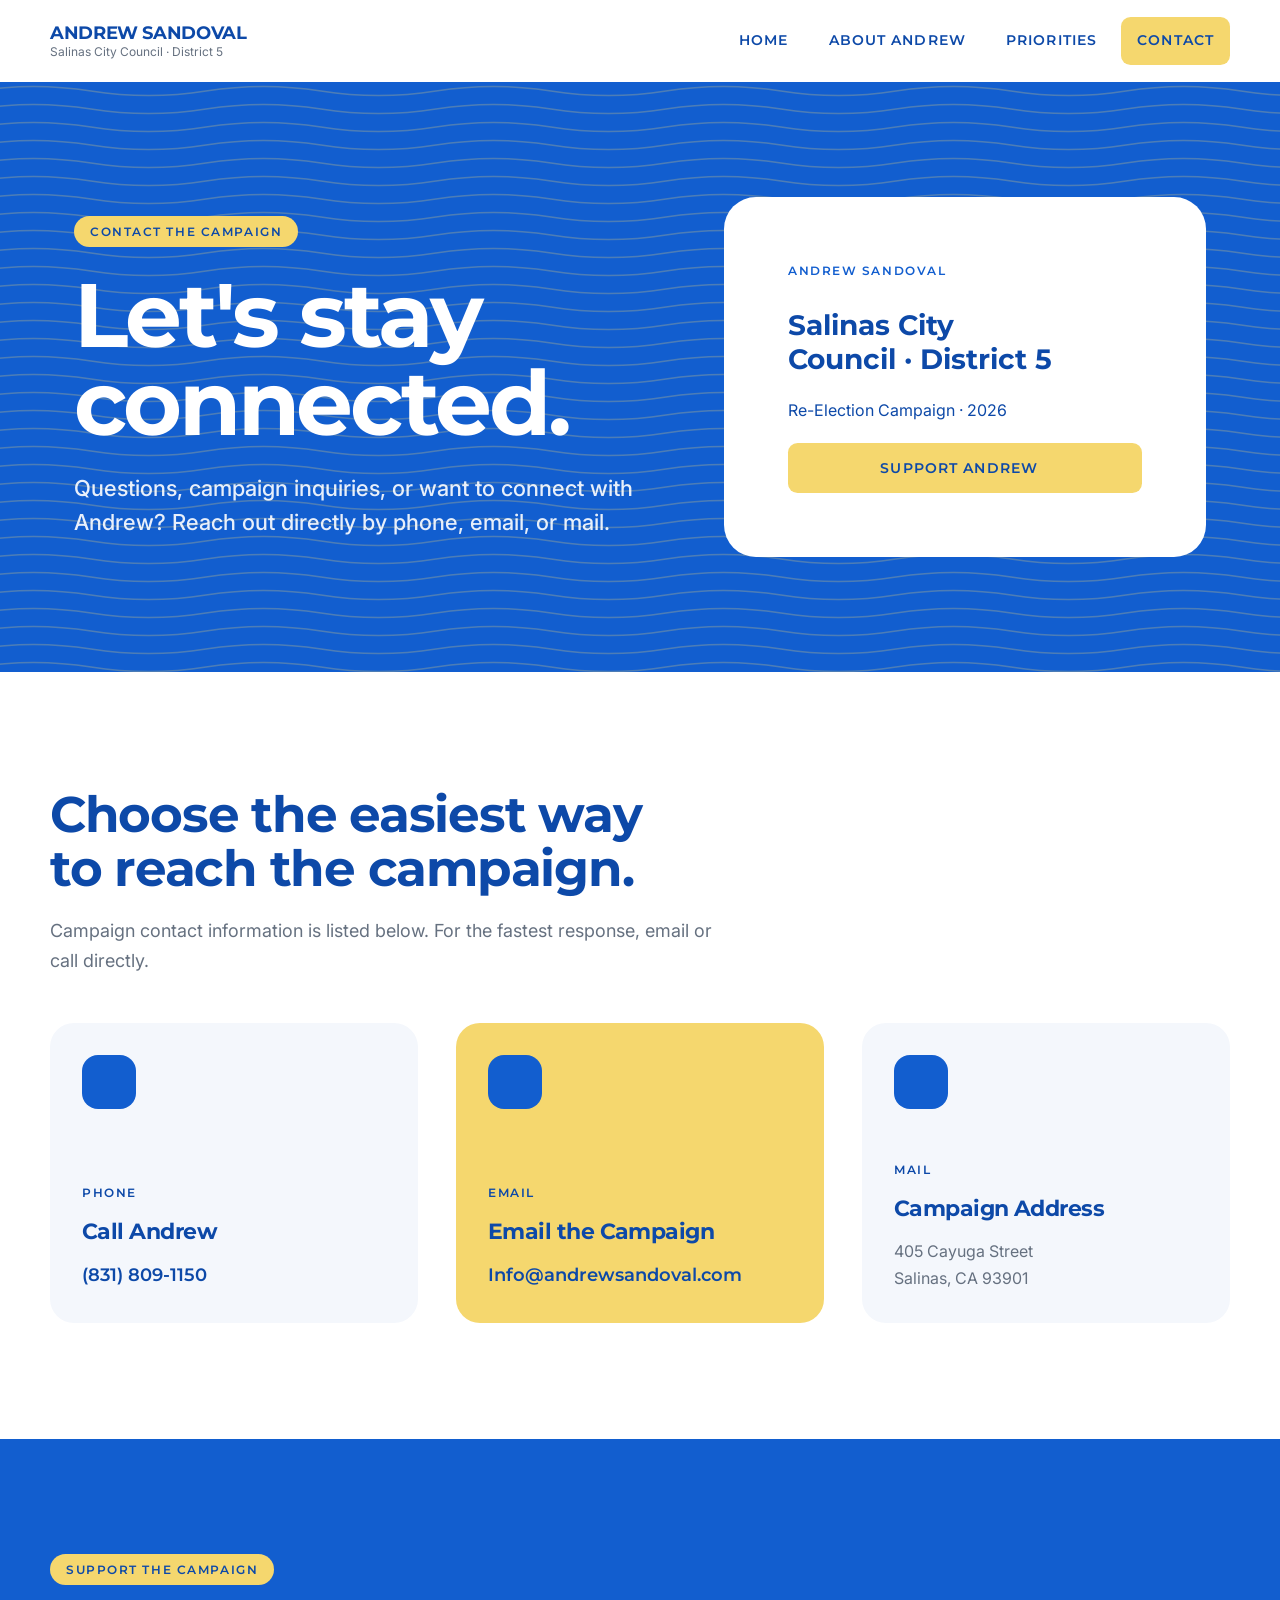
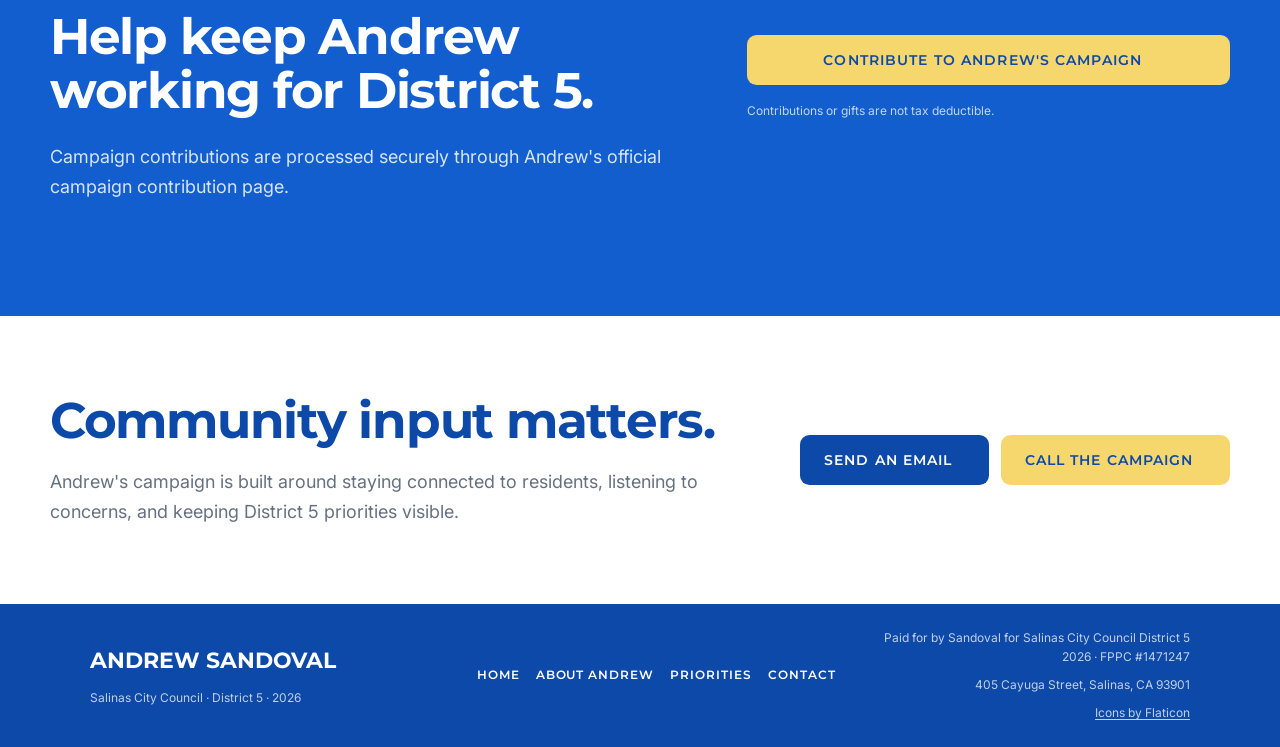
==== contact.html @ 40cf456a "Initial" ====
<!DOCTYPE html>
<html lang="en">

<head>
  <meta charset="UTF-8">
  <meta name="viewport" content="width=device-width, initial-scale=1.0">
  <meta name="description"
    content="Contact Andrew Sandoval's campaign for Salinas City Council District 5 by phone, email, or mail.">
  <meta name="theme-color" content="#125ecf">
  <title>Contact | Andrew Sandoval for Salinas City Council District 5</title>

  <link rel="preconnect" href="https://fonts.googleapis.com">
  <link rel="preconnect" href="https://fonts.gstatic.com" crossorigin>
  <link
    href="https://fonts.googleapis.com/css2?family=Inter:wght@400;500;600&family=Montserrat:wght@500;600;700&display=swap"
    rel="stylesheet">
  <link rel="stylesheet"
    href="https://cdn-uicons.flaticon.com/4.0.0/uicons-regular-rounded/css/uicons-regular-rounded.css">
  <link rel="stylesheet" href="assets/css/style.css">
  <script src="assets/js/script.js" defer></script>
</head>

<body>
  <a class="skip-link" href="#main-content">Skip to main content</a>

  <header class="site-header" data-header>
    <div class="navbar-container">
      <a class="brand" href="index.html" aria-label="Andrew Sandoval campaign home">
        <span class="brand-copy">
          <strong>Andrew Sandoval</strong>
          <small>Salinas City Council · District 5</small>
        </span>
      </a>

      <nav class="desktop-nav" aria-label="Primary navigation">
        <a class="nav-link" href="index.html">Home</a>
        <a class="nav-link" href="about.html">About Andrew</a>
        <a class="nav-link" href="priorities.html">Priorities</a>
        <a class="nav-link nav-link-cta" href="contact.html"
          style="background: var(--color-accent); color: var(--color-brand-dark);">Contact</a>
      </nav>

      <button class="mobile-toggle" type="button" aria-label="Open navigation" aria-expanded="false"
        aria-controls="mobileMenu" data-menu-toggle>
        <span class="mobile-toggle-bar"></span>
        <span class="mobile-toggle-bar"></span>
        <span class="mobile-toggle-bar"></span>
      </button>
    </div>

    <nav class="mobile-menu" id="mobileMenu" aria-label="Mobile navigation" data-mobile-menu hidden>
      <div class="mobile-menu-container">
        <a class="mobile-link" href="index.html">Home</a>
        <a class="mobile-link" href="about.html">About Andrew</a>
        <a class="mobile-link" href="priorities.html">Priorities</a>
        <a class="mobile-link mobile-link-cta is-active" href="contact.html" aria-current="page">Contact</a>
      </div>
    </nav>
  </header>

  <main id="main-content">
    <section class="contact-hero-section" aria-labelledby="contactHeroTitle">
      <div class="section-waves section-waves-hero" aria-hidden="true"></div>
      <div class="contact-hero-container">
        <div class="contact-hero-copy" data-reveal="up">
          <p class="eyebrow eyebrow-on-blue">Contact the Campaign</p>
          <h1 class="contact-hero-title" id="contactHeroTitle">Let's stay connected.</h1>
          <p class="contact-hero-text">Questions, campaign inquiries, or want to connect with Andrew? Reach out directly
            by phone, email, or mail.</p>
        </div>

        <div class="contact-hero-panel" data-reveal="left" data-reveal-delay="120">
          <p class="contact-panel-kicker">Andrew Sandoval</p>
          <h2>Salinas City Council · District 5</h2>
          <p>Re-Election Campaign · 2026</p>
          <a class="button button-primary" href="https://secure.anedot.com/andrew/2026" target="_blank"
            rel="noopener noreferrer">
            <span>Support Andrew</span>
            <i class="fi fi-rr-heart" aria-hidden="true"></i>
          </a>
        </div>
      </div>
    </section>

    <section class="contact-options-section" aria-labelledby="contactOptionsTitle">
      <div class="contact-options-container">
        <div class="section-heading" data-reveal="up">
          <p class="eyebrow" style="display: none;"></p>
          <h2 class="section-title" id="contactOptionsTitle">Choose the easiest way to reach the campaign.</h2>
          <p class="section-text">Campaign contact information is listed below. For the fastest response, email or call
            directly.</p>
        </div>

        <div class="contact-options-grid">
          <article class="contact-option-card" data-reveal="up" data-reveal-delay="40">
            <span class="icon-box icon-box-blue" aria-hidden="true"><i class="fi fi-rr-phone-call"></i></span>
            <p class="contact-option-kicker">Phone</p>
            <h3>Call Andrew</h3>
            <a class="contact-option-link" href="tel:+18318091150">(831) 809-1150</a>
          </article>

          <article class="contact-option-card contact-option-card-accent" data-reveal="up" data-reveal-delay="100">
            <span class="icon-box icon-box-blue" aria-hidden="true"><i class="fi fi-rr-envelope"></i></span>
            <p class="contact-option-kicker">Email</p>
            <h3>Email the Campaign</h3>
            <a class="contact-option-link" href="mailto:Info@andrewsandoval.com">Info@andrewsandoval.com</a>
          </article>

          <article class="contact-option-card" data-reveal="up" data-reveal-delay="160">
            <span class="icon-box icon-box-blue" aria-hidden="true"><i class="fi fi-rr-marker"></i></span>
            <p class="contact-option-kicker">Mail</p>
            <h3>Campaign Address</h3>
            <p class="contact-option-address">405 Cayuga Street<br>Salinas, CA 93901</p>
          </article>
        </div>
      </div>
    </section>

    <section class="support-section" aria-labelledby="supportTitle">
      <div class="support-container">
        <div class="support-copy" data-reveal="up">
          <p class="eyebrow eyebrow-on-blue">Support the Campaign</p>
          <h2 class="section-title section-title-light" id="supportTitle">Help keep Andrew working for District 5.</h2>
          <p class="section-text section-text-light">Campaign contributions are processed securely through Andrew's
            official campaign contribution page.</p>
        </div>
        <div class="support-action" data-reveal="left" data-reveal-delay="100">
          <a class="button button-primary support-button" href="https://secure.anedot.com/andrew/2026" target="_blank"
            rel="noopener noreferrer">
            <span>Contribute to Andrew's Campaign</span>
            <i class="fi fi-rr-angle-double-right" aria-hidden="true"></i>
          </a>
          <p>Contributions or gifts are not tax deductible.</p>
        </div>
      </div>
    </section>

    <section class="contact-note-section" aria-labelledby="contactNoteTitle">
      <div class="contact-note-container">
        <div class="contact-note-copy" data-reveal="up">
          <p class="eyebrow" style="display: none;"></p>
          <h2 class="section-title" id="contactNoteTitle">Community input matters.</h2>
          <p class="section-text">Andrew's campaign is built around staying connected to residents, listening to
            concerns, and keeping District 5 priorities visible.</p>
        </div>
        <div class="contact-note-action" data-reveal="left" data-reveal-delay="100">
          <a class="button button-dark" href="mailto:Info@andrewsandoval.com">
            <span>Send an Email</span>
            <i class="fi fi-rr-envelope" aria-hidden="true"></i>
          </a>
          <a class="button button-primary" href="tel:+18318091150">
            <span>Call the Campaign</span>
            <i class="fi fi-rr-phone-call" aria-hidden="true"></i>
          </a>
        </div>
      </div>
    </section>
  </main>

  <footer class="site-footer">
    <div class="footer-container">
      <div class="footer-brand">
        <strong>Andrew Sandoval</strong>
        <span>Salinas City Council · District 5 · 2026</span>
      </div>

      <nav class="footer-nav" aria-label="Footer navigation">
        <a href="index.html">Home</a>
        <a href="about.html">About Andrew</a>
        <a href="priorities.html">Priorities</a>
        <a href="contact.html">Contact</a>
      </nav>

      <div class="footer-legal">
        <p>Paid for by Sandoval for Salinas City Council District 5 2026 · FPPC #1471247</p>
        <p>405 Cayuga Street, Salinas, CA 93901</p>
        <p><a href="https://www.flaticon.com/uicons" target="_blank" rel="noopener noreferrer">Icons by Flaticon</a></p>
      </div>
    </div>
  </footer>
</body>

</html>
---- assets/css/style.css ----
/* ==========================================================
   ANDREW SANDOVAL — DESIGN TOKENS
   ========================================================== */
:root {
  /* Campaign colors */
  --color-blue-950: #083374;
  --color-blue-900: #0d49a8;
  --color-blue-700: #125ecf;
  --color-blue-500: #5a8de0;
  --color-blue-100: #dce8fa;
  --color-blue-050: #f4f7fc;
  --color-yellow-500: #f5d76e;
  --color-yellow-400: #f8e39b;
  --color-gray-700: #566170;
  --color-gray-500: #7b8795;
  --color-gray-200: #d9dee5;
  --color-gray-050: #f4f5f7;
  --color-white: #ffffff;
  --color-ink: #182131;
  --color-muted: #667180;

  /* Semantic colors */
  --color-brand: var(--color-blue-700);
  --color-brand-dark: var(--color-blue-900);
  --color-brand-deep: var(--color-blue-950);
  --color-accent: var(--color-yellow-500);
  --color-accent-gray: var(--color-gray-500);
  --color-surface: var(--color-white);
  --color-surface-soft: var(--color-white);
  --color-surface-blue: var(--color-gray-050);
  --color-text: var(--color-ink);
  --color-text-muted: var(--color-muted);
  --color-text-inverse: var(--color-white);

  /* Typography */
  --font-display: "Montserrat", Arial, sans-serif;
  --font-body: "Inter", Arial, sans-serif;

  --font-size-xs: 0.75rem;
  --font-size-sm: 0.875rem;
  --font-size-base: 1rem;
  --font-size-md: 1.125rem;
  --font-size-lg: 1.375rem;
  --font-size-xl: 1.75rem;
  --font-size-2xl: clamp(2rem, 4vw, 3.15rem);
  --font-size-3xl: clamp(2.75rem, 6vw, 5.25rem);
  --font-size-display: clamp(3.3rem, 7vw, 6.7rem);
  --font-size-page-title: clamp(3.1rem, 7vw, 6.25rem);

  --font-weight-regular: 400;
  --font-weight-medium: 500;
  --font-weight-semibold: 600;
  --font-weight-bold: 600;
  --font-weight-black: 700;

  --line-height-tight: 0.98;
  --line-height-heading: 1.08;
  --line-height-body: 1.65;

  --letter-spacing-tight: -0.035em;
  --letter-spacing-heading: -0.025em;
  --letter-spacing-normal: 0;
  --letter-spacing-wide: 0.08em;
  --letter-spacing-wider: 0.13em;

  /* Spacing scale */
  --space-1: 0.25rem;
  --space-2: 0.5rem;
  --space-3: 0.75rem;
  --space-4: 1rem;
  --space-5: 1.25rem;
  --space-6: 1.5rem;
  --space-8: 2rem;
  --space-10: 2.5rem;
  --space-12: 3rem;
  --space-14: 3.5rem;
  --space-16: 4rem;
  --space-20: 5rem;
  --space-24: 6rem;
  --space-28: 7rem;
  --space-32: 8rem;

  /* Layout */
  --container-max: 1180px;
  --container-wide: 1280px;
  --container-copy: 760px;
  --container-inline: clamp(1.25rem, 4vw, 3rem);
  --section-space: clamp(4.5rem, 9vw, 7.5rem);
  --section-space-compact: clamp(3.25rem, 6vw, 5rem);
  --grid-gap: clamp(1.25rem, 3vw, 2.5rem);
  --content-gap: clamp(2.5rem, 6vw, 5rem);

  /* Shape */
  --radius-sm: 0.6rem;
  --radius-md: 1rem;
  --radius-lg: 1.5rem;
  --radius-xl: 2rem;
  --radius-pill: 999px;

  /* Motion */
  --duration-fast: 160ms;
  --duration-base: 320ms;
  --duration-slow: 700ms;
  --ease-standard: cubic-bezier(0.2, 0.7, 0.2, 1);

  /* Header */
  --header-height: 82px;
}

/* ==========================================================
   RESET / BASE
   ========================================================== */
* {
  box-sizing: border-box;
}

html {
  scroll-behavior: smooth;
  scroll-padding-top: calc(var(--header-height) + var(--space-4));
}

body {
  margin: 0;
  min-width: 320px;
  background: var(--color-surface);
  color: var(--color-text);
  font-family: var(--font-body);
  font-size: var(--font-size-base);
  line-height: var(--line-height-body);
  -webkit-font-smoothing: antialiased;
}

body.menu-open {
  overflow: hidden;
}

img {
  display: block;
  width: 100%;
  max-width: 100%;
}

img[src=""] {
  visibility: hidden;
}

h1,
h2,
h3,
p,
blockquote,
figure {
  margin: 0;
}

h1,
h2,
h3,
strong {
  text-wrap: balance;
}

p {
  text-wrap: pretty;
}

a {
  color: inherit;
}

button,
a {
  -webkit-tap-highlight-color: transparent;
}

button {
  font: inherit;
}

a:focus-visible,
button:focus-visible {
  outline: 3px solid var(--color-accent);
  outline-offset: 4px;
}

.fi {
  display: inline-flex;
  align-items: center;
  justify-content: center;
  line-height: 1;
}

.skip-link {
  position: fixed;
  top: var(--space-4);
  left: var(--space-4);
  z-index: 1000;
  transform: translateY(-200%);
  background: var(--color-accent);
  color: var(--color-brand-dark);
  padding: var(--space-3) var(--space-5);
  border-radius: var(--radius-sm);
  font-weight: var(--font-weight-bold);
  text-decoration: none;
  transition: transform var(--duration-fast) var(--ease-standard);
}

.skip-link:focus {
  transform: translateY(0);
}

/* ==========================================================
   SHARED LAYOUT / TYPE
   ========================================================== */
.hero-container,
.advocate-container,
.priorities-container,
.investment-container,
.responsibility-container,
.experience-container,
.accountability-container,
.about-hero-container,
.roots-container,
.service-container,
.family-container,
.values-container,
.priorities-hero-container,
.priority-overview-container,
.fiscal-container,
.neighborhood-container,
.accountability-page-container,
.contact-hero-container,
.contact-options-container,
.support-container,
.contact-note-container,
.cta-container,
.navbar-container,
.mobile-menu-container,
.footer-container {
  width: min(100% - (var(--container-inline) * 2), var(--container-max));
  margin-inline: auto;
}

.hero-section,
.advocate-section,
.priorities-section,
.investment-section,
.responsibility-section,
.experience-section,
.accountability-section,
.about-hero-section,
.roots-section,
.service-section,
.family-section,
.values-section,
.priorities-hero-section,
.priority-overview-section,
.fiscal-section,
.neighborhood-section,
.accountability-page-section,
.contact-hero-section,
.contact-options-section,
.support-section,
.contact-note-section,
.cta-section {
  position: relative;
}

.eyebrow {
  display: inline-flex;
  align-items: center;
  width: fit-content;
  padding: var(--space-2) var(--space-4);
  border-radius: var(--radius-pill);
  background: var(--color-surface-blue);
  color: var(--color-brand-dark);
  font-family: var(--font-display);
  font-size: var(--font-size-xs);
  font-weight: var(--font-weight-bold);
  letter-spacing: var(--letter-spacing-wider);
  line-height: 1.25;
  text-transform: uppercase;
}

.eyebrow-on-blue {
  background: var(--color-accent);
  color: var(--color-brand-dark);
}

.eyebrow-on-yellow {
  background: var(--color-brand-dark);
  color: var(--color-text-inverse);
}

.section-heading {
  display: grid;
  gap: var(--space-5);
  max-width: var(--container-copy);
}

.section-heading-centered {
  justify-items: center;
  margin-inline: auto;
  text-align: center;
}

.section-title {
  font-family: var(--font-display);
  font-size: var(--font-size-2xl);
  font-weight: var(--font-weight-black);
  letter-spacing: var(--letter-spacing-heading);
  line-height: var(--line-height-heading);
  color: var(--color-brand-dark);
}

.section-title-light {
  color: var(--color-text-inverse);
}

.section-text {
  color: var(--color-text-muted);
  font-size: var(--font-size-md);
  line-height: var(--line-height-body);
}

.section-text-light {
  color: var(--color-text-inverse);
  opacity: 0.84;
}

.button {
  display: inline-flex;
  align-items: center;
  justify-content: center;
  gap: var(--space-3);
  min-height: 50px;
  padding: var(--space-3) var(--space-6);
  border-radius: var(--radius-sm);
  font-family: var(--font-display);
  font-size: var(--font-size-sm);
  font-weight: var(--font-weight-bold);
  letter-spacing: var(--letter-spacing-wide);
  line-height: 1.2;
  text-decoration: none;
  text-transform: uppercase;
  transition: transform var(--duration-fast) var(--ease-standard), background-color var(--duration-fast) var(--ease-standard), color var(--duration-fast) var(--ease-standard);
}

.button:hover {
  transform: translateY(-3px);
}

.button-primary {
  background: var(--color-accent);
  color: var(--color-brand-dark);
}

.button-primary:hover {
  background: var(--color-white);
}

.button-secondary {
  background: var(--color-white);
  color: var(--color-brand-dark);
}

.button-secondary:hover {
  background: var(--color-blue-100);
}

.button-dark {
  background: var(--color-brand-dark);
  color: var(--color-white);
}

.button-dark:hover {
  background: var(--color-blue-700);
}

.button-blue {
  background: var(--color-white);
  color: var(--color-brand-dark);
}

.button-blue:hover {
  background: var(--color-blue-050);
}

.text-link {
  display: inline-flex;
  align-items: center;
  gap: var(--space-3);
  width: fit-content;
  color: var(--color-brand-dark);
  font-family: var(--font-display);
  font-weight: var(--font-weight-bold);
  letter-spacing: var(--letter-spacing-wide);
  text-decoration: none;
  text-transform: uppercase;
}

.text-link:hover {
  color: var(--color-brand);
}

.icon-box {
  display: grid;
  place-items: center;
  width: 54px;
  height: 54px;
  flex: 0 0 auto;
  border-radius: var(--radius-md);
  background: var(--color-brand-dark);
  color: var(--color-white);
  font-size: 1.35rem;
}

.icon-box-blue {
  background: var(--color-brand);
  color: var(--color-white);
}

.icon-box-yellow {
  background: var(--color-accent);
  color: var(--color-brand-dark);
}

/* ==========================================================
   HEADER / NAVIGATION
   ========================================================== */
.site-header {
  position: sticky;
  top: 0;
  z-index: 100;
  min-height: var(--header-height);
  background: var(--color-white);
  transition: background-color var(--duration-base) var(--ease-standard);
}

.site-header.is-scrolled {
  background: var(--color-white);
}

.navbar-container {
  min-height: var(--header-height);
  display: flex;
  align-items: center;
  justify-content: space-between;
  gap: var(--space-8);
}

.brand {
  display: inline-flex;
  align-items: center;
  gap: var(--space-3);
  min-width: 0;
  color: var(--color-brand-dark);
  text-decoration: none;
}

.brand-mark {
  display: grid;
  place-items: center;
  width: 46px;
  aspect-ratio: 1;
  flex: 0 0 auto;
  border-radius: var(--radius-sm);
  background: var(--color-brand);
  color: var(--color-white);
  font-family: var(--font-display);
  font-size: var(--font-size-md);
  font-weight: var(--font-weight-black);
  letter-spacing: -0.04em;
}

.brand-copy {
  display: grid;
  gap: 0.05rem;
  line-height: 1.15;
}

.brand-copy strong {
  font-family: var(--font-display);
  font-size: var(--font-size-md);
  font-weight: var(--font-weight-black);
  letter-spacing: -0.02em;
  text-transform: uppercase;
}

.brand-copy small {
  color: var(--color-text-muted);
  font-size: var(--font-size-xs);
}

.desktop-nav {
  display: flex;
  align-items: center;
  gap: var(--space-2);
}

.nav-link,
.mobile-link,
.footer-nav a {
  font-family: var(--font-display);
  font-weight: var(--font-weight-bold);
  text-decoration: none;
}

.nav-link {
  padding: var(--space-3) var(--space-4);
  border-radius: var(--radius-sm);
  color: var(--color-brand-dark);
  font-size: var(--font-size-sm);
  letter-spacing: var(--letter-spacing-wide);
  text-transform: uppercase;
  transition: background-color var(--duration-fast) var(--ease-standard), color var(--duration-fast) var(--ease-standard);
}

.nav-link:hover,
.nav-link.is-active {
  background: var(--color-blue-050);
}

.nav-link-cta {
  background: var(--color-accent);
}

.nav-link-cta:hover {
  background: var(--color-brand-dark);
  color: var(--color-white);
}

.mobile-toggle {
  display: none;
  width: 46px;
  height: 46px;
  padding: var(--space-3);
  border: 0;
  border-radius: var(--radius-sm);
  background: var(--color-brand-dark);
  cursor: pointer;
}

.mobile-toggle-bar {
  display: block;
  width: 100%;
  height: 2px;
  background: var(--color-white);
  transition: transform var(--duration-fast) var(--ease-standard), opacity var(--duration-fast) var(--ease-standard);
}

.mobile-toggle-bar + .mobile-toggle-bar {
  margin-top: 5px;
}

.mobile-toggle[aria-expanded="true"] .mobile-toggle-bar:nth-child(1) {
  transform: translateY(7px) rotate(45deg);
}

.mobile-toggle[aria-expanded="true"] .mobile-toggle-bar:nth-child(2) {
  opacity: 0;
}

.mobile-toggle[aria-expanded="true"] .mobile-toggle-bar:nth-child(3) {
  transform: translateY(-7px) rotate(-45deg);
}

.mobile-menu {
  background: var(--color-brand-dark);
}

.mobile-menu-container {
  display: grid;
  gap: var(--space-2);
  padding-block: var(--space-4) var(--space-6);
}

.mobile-link {
  padding: var(--space-4);
  border-radius: var(--radius-sm);
  color: var(--color-white);
  letter-spacing: var(--letter-spacing-wide);
  text-transform: uppercase;
}

.mobile-link:hover,
.mobile-link.is-active {
  background: var(--color-blue-700);
}

.mobile-link-cta {
  background: var(--color-accent);
  color: var(--color-brand-dark);
}

/* ==========================================================
   DECORATIVE WAVE SYSTEM
   One thin wave tile repeats on both axes. The tile keeps a
   fixed 460px wavelength and 18px row spacing at every viewport
   size, so the pattern fills the entire section without stretching.
   A tiny horizontal drift adds motion without deforming the waves.
   ========================================================== */
.section-waves {
  --wave-start-x: -24px;
  --wave-end-x: -10px;

  position: absolute;
  inset: 0;
  z-index: 0;
  pointer-events: none;
  background-repeat: repeat;
  background-size: 460px 18px;
  background-position: var(--wave-start-x) 0;
  animation: wave-pattern-drift 10s ease-in-out infinite alternate;
}

.section-waves-hero {
  opacity: 0.26;
  background-image: url("../img/wave-pattern-yellow.svg");
}

.section-waves-cta {
  --wave-start-x: -78px;
  --wave-end-x: -64px;
  opacity: 0.22;
  background-image: url("../img/wave-pattern-blue.svg");
}

@keyframes wave-pattern-drift {
  from {
    background-position: var(--wave-start-x) 0;
  }

  to {
    background-position: var(--wave-end-x) 0;
  }
}

.hero-container,
.about-hero-container,
.priorities-hero-container,
.contact-hero-container,
.cta-container {
  position: relative;
  z-index: 1;
}

/* ==========================================================
   HOME — HERO
   ========================================================== */
.hero-section {
  overflow: hidden;
  background: var(--color-brand);
  color: var(--color-white);
}

.hero-container {
  min-height: min(760px, calc(100svh - var(--header-height)));
  display: grid;
  grid-template-columns: minmax(0, 0.88fr) minmax(390px, 1.12fr);
  gap: var(--content-gap);
  align-items: center;
  padding: var(--section-space-compact) 1.5rem;
}

.hero-copy {
  display: grid;
  gap: var(--space-6);
  align-content: center;
}

.hero-title {
  max-width: 700px;
  font-family: var(--font-display);
  font-size: var(--font-size-3xl);
  font-weight: 700;
  letter-spacing: var(--letter-spacing-tight);
  line-height: var(--line-height-tight);
}

.hero-subtitle {
  max-width: 650px;
  color: var(--color-white);
  font-size: var(--font-size-lg);
  font-weight: var(--font-weight-medium);
  line-height: 1.5;
  opacity: 0.88;
}

.hero-actions {
  display: flex;
  flex-wrap: wrap;
  gap: var(--space-3);
  padding-top: var(--space-2);
}

.hero-media {
  display: grid;
  align-self: stretch;
  align-content: center;
}

.hero-image-wrap {
  min-height: 560px;
  overflow: hidden;
  border-radius: var(--radius-xl);
  background: var(--color-gray-500);
}

.hero-image {
  height: 100%;
  min-height: 560px;
  object-fit: cover;
  object-position: center;
}

/* ==========================================================
   HOME — ADVOCATE / HERO DETAILS
   ========================================================== */
.advocate-section {
  background: var(--color-white);
}

.advocate-container {
  display: grid;
  grid-template-columns: minmax(0, 0.9fr) minmax(0, 1.1fr);
  gap: var(--content-gap);
  align-items: start;
  padding: var(--section-space) 1.5rem;
}

.advocate-message {
  display: grid;
  gap: var(--space-6);
  position: sticky;
  top: calc(var(--header-height) + var(--space-8));
}

.advocate-quote {
  display: grid;
  gap: var(--space-4);
  border-radius: var(--radius-lg);
  color: var(--color-white);
  color: var(--color-text-muted);
    font-size: var(--font-size-md);
    line-height: var(--line-height-body);
}

.advocate-quote p {
  font-family: var(--font-display);
  font-size: var(--font-size-lg);
  line-height: 1.4;
}

.advocate-quote cite,
.experience-quote cite {
  display: block;
  font-family: var(--font-display);
  font-size: var(--font-size-xs);
  font-style: normal;
  font-weight: var(--font-weight-black);
  letter-spacing: var(--letter-spacing-wider);
  text-transform: uppercase;
}


.experience-quote cite {
  margin-top: var(--space-4);
}

.advocate-points {
  display: grid;
  gap: var(--space-4);
}

.advocate-point {
  min-height: 210px;
  display: grid;
  grid-template-columns: auto 1fr;
  column-gap: var(--space-5);
  row-gap: var(--space-2);
  align-content: center;
  padding: clamp(1.5rem, 3vw, 2.5rem);
  border-radius: var(--radius-lg);
  background: var(--color-blue-050);
}

.advocate-point-accent {
  background: var(--color-accent);
}

.advocate-point .icon-box {
  grid-row: 1 / span 3;
  align-self: center;
}

.advocate-point-label {
  color: var(--color-brand);
  font-family: var(--font-display);
  font-size: var(--font-size-xs);
  font-weight: var(--font-weight-bold);
  letter-spacing: var(--letter-spacing-wider);
  text-transform: uppercase;
}

.advocate-point-accent .advocate-point-label {
  color: var(--color-brand-dark);
}

.advocate-point h3 {
  color: var(--color-brand-dark);
  font-family: var(--font-display);
  font-size: var(--font-size-lg);
  font-weight: var(--font-weight-black);
  letter-spacing: var(--letter-spacing-heading);
  line-height: 1.15;
}

.advocate-point p:last-child {
  color: var(--color-text-muted);
}

.advocate-point-accent p:last-child {
  color: var(--color-brand-dark);
  opacity: 0.82;
}

/* ==========================================================
   PRIORITIES
   ========================================================== */
.priorities-section {
  background: var(--color-brand);
  color: var(--color-white);
}

.priorities-container {
  display: grid;
  gap: var(--space-12);
  padding: var(--section-space) 1.5rem;
}

.priorities-grid {
  display: grid;
  grid-template-columns: repeat(3, minmax(0, 1fr));
  gap: var(--grid-gap);
}

.priority-card {
  min-height: 360px;
  display: flex;
  flex-direction: column;
  justify-content: flex-end;
  gap: var(--space-4);
  padding: clamp(1.5rem, 3vw, 2.5rem);
  border-radius: var(--radius-lg);
  background: var(--color-brand-dark);
}

.priority-card-accent {
  background: var(--color-accent);
  color: var(--color-brand-dark);
}

.priority-number {
  margin-bottom: auto;
  font-family: var(--font-display);
  font-size: var(--font-size-3xl);
  font-weight: var(--font-weight-black);
  line-height: 1;
  opacity: 1;
}

.priority-kicker {
  font-size: var(--font-size-xs);
  font-weight: var(--font-weight-bold);
  letter-spacing: var(--letter-spacing-wider);
  text-transform: uppercase;
}

.priority-card h3 {
  font-family: var(--font-display);
  font-size: var(--font-size-xl);
  font-weight: var(--font-weight-black);
  line-height: 1.1;
  text-transform: uppercase;
}

.priority-card p:last-child {
  opacity: 0.84;
}

/* ==========================================================
   INVESTMENT STORY
   ========================================================== */
.investment-section {
  background: var(--color-surface);
}

.investment-container {
  display: grid;
  grid-template-columns: minmax(0, 0.95fr) minmax(0, 1.05fr);
  gap: clamp(3rem, 7vw, 7rem);
  align-items: center;
  padding: var(--section-space) 1.5rem;
}

.investment-media {
  display: grid;
  gap: var(--space-4);
}

.section-image-wrap {
  min-height: 520px;
  overflow: hidden;
  border-radius: var(--radius-lg);
  background: var(--color-gray-500);
}

.section-image {
  min-height: 520px;
  height: 100%;
  object-fit: cover;
}

.investment-statements {
  display: grid;
  grid-template-columns: repeat(3, 1fr);
  gap: var(--space-3);
}

.investment-statements span {
  display: flex;
  justify-content: center;
  align-items: center;
  padding: var(--space-4);
  border-radius: var(--radius-sm);
  background: var(--color-accent);
  color: var(--color-brand-dark);
  font-family: var(--font-display);
  font-size: var(--font-size-sm);
  font-weight: var(--font-weight-black);
  letter-spacing: var(--letter-spacing-wide);
  text-align: center;
  text-transform: uppercase;
}

.investment-copy {
  display: grid;
  gap: var(--space-6);
}

/* ==========================================================
   FISCAL RESPONSIBILITY
   ========================================================== */
.responsibility-section {
  background: var(--color-white);
}

.responsibility-container {
  display: grid;
  gap: var(--space-12);
  padding: var(--section-space) 1.5rem;
}

.responsibility-grid {
  display: grid;
  grid-template-columns: repeat(3, minmax(0, 1fr));
  gap: var(--grid-gap);
}

.responsibility-card {
  min-height: 320px;
  display: flex;
  flex-direction: column;
  justify-content: flex-end;
  gap: var(--space-4);
  padding: clamp(1.5rem, 3vw, 2.5rem);
  border-radius: var(--radius-lg);
}

.responsibility-card-blue {
  background: var(--color-brand-dark);
  color: var(--color-white);
}

.responsibility-card-yellow {
  background: var(--color-accent);
  color: var(--color-brand-dark);
}

.responsibility-card-light {
  background: var(--color-blue-050);
  color: var(--color-brand-dark);
}

.responsibility-label {
  margin-bottom: auto;
  font-size: var(--font-size-xs);
  font-weight: var(--font-weight-bold);
  letter-spacing: var(--letter-spacing-wider);
  text-transform: uppercase;
}

.responsibility-card h3 {
  font-family: var(--font-display);
  font-size: var(--font-size-xl);
  font-weight: var(--font-weight-black);
  line-height: 1.12;
}

.responsibility-card p:last-child {
  opacity: 0.82;
}

/* ==========================================================
   EXPERIENCE / QUOTE
   ========================================================== */
.experience-section {
  background: var(--color-brand-dark);
  color: var(--color-white);
}

.experience-container {
  display: grid;
  grid-template-columns: minmax(0, 1fr) minmax(320px, 0.8fr);
  gap: clamp(3rem, 7vw, 7rem);
  align-items: center;
  padding: var(--section-space) 1.5rem;
}

.experience-copy {
  display: grid;
  gap: var(--space-6);
}

.experience-quote {
  padding: clamp(2rem, 5vw, 4rem);
  border-radius: var(--radius-lg);
  background: var(--color-accent);
  color: var(--color-brand-dark);
}

.experience-quote p {
  font-family: var(--font-display);
  font-size: var(--font-size-xl);
  font-weight: var(--font-weight-black);
  line-height: 1.28;
}

/* ==========================================================
   ACCOUNTABILITY
   ========================================================== */
.accountability-section {
  background: var(--color-white);
}

.accountability-container {
  display: grid;
  grid-template-columns: minmax(0, 1fr) minmax(0, 0.9fr);
  gap: clamp(3rem, 7vw, 7rem);
  align-items: center;
  padding: var(--section-space) 1.5rem;
}

.accountability-copy {
  display: grid;
  gap: var(--space-6);
}

.accountability-callout {
  min-height: 360px;
  display: flex;
  flex-direction: column;
  justify-content: flex-end;
  gap: var(--space-5);
  padding: clamp(2rem, 5vw, 4rem);
  border-radius: var(--radius-lg);
  background: var(--color-brand);
  color: var(--color-white);
}

.callout-kicker {
  margin-bottom: auto;
  color: var(--color-accent);
  font-family: var(--font-display);
  font-size: var(--font-size-sm);
  font-weight: var(--font-weight-black);
  letter-spacing: var(--letter-spacing-wider);
  text-transform: uppercase;
}

.callout-text {
  font-family: var(--font-display);
  font-size: var(--font-size-xl);
  font-weight: var(--font-weight-black);
  line-height: 1.25;
}

/* ==========================================================
   ABOUT — HERO
   ========================================================== */
.about-hero-section {
  overflow: hidden;
  background: var(--color-brand);
  color: var(--color-white);
}

.about-hero-container {
  min-height: 650px;
  display: grid;
  grid-template-columns: minmax(0, 0.9fr) minmax(380px, 1.1fr);
  gap: var(--content-gap);
  align-items: center;
  padding: var(--section-space-compact) 1.5rem;
}

.about-hero-copy {
  display: grid;
  gap: var(--space-6);
}

.about-hero-title {
  font-family: var(--font-display);
  font-size: var(--font-size-page-title);
  font-weight: var(--font-weight-black);
  letter-spacing: var(--letter-spacing-tight);
  line-height: var(--line-height-tight);
}

.about-hero-text {
  max-width: 680px;
  font-size: var(--font-size-lg);
  line-height: 1.55;
  opacity: 0.88;
}

.about-image-wrap {
  min-height: 500px;
  overflow: hidden;
  border-radius: var(--radius-xl);
  background: var(--color-gray-500);
}

.about-image-wrap-large {
  min-height: 550px;
}

.about-image {
  height: 100%;
  min-height: inherit;
  object-fit: cover;
}

/* ==========================================================
   ABOUT — ROOTS
   ========================================================== */
.roots-section {
  background: var(--color-white);
}

.roots-container {
  display: grid;
  gap: var(--space-12);
  padding-block: var(--section-space);
}

.roots-heading {
  display: grid;
  gap: var(--space-5);
  max-width: 900px;
}

.roots-content {
  display: grid;
  grid-template-columns: minmax(0, 1fr) minmax(340px, 0.72fr);
  gap: var(--content-gap);
  align-items: start;
}

.roots-story {
  display: grid;
  gap: var(--space-5);
}

.roots-facts {
  display: grid;
  gap: var(--space-4);
}

.fact-card {
  display: grid;
  gap: var(--space-4);
  padding: var(--space-8);
  border-radius: var(--radius-lg);
  background: var(--color-blue-050);
}

.fact-card:nth-child(2) {
  background: var(--color-accent);
}

.fact-card h3,
.service-card h3,
.value-card h3 {
  font-family: var(--font-display);
  font-size: var(--font-size-lg);
  font-weight: var(--font-weight-black);
  letter-spacing: var(--letter-spacing-heading);
  line-height: 1.2;
  color: var(--color-brand-dark);
}

.fact-card p,
.service-card p:last-child,
.value-card p {
  color: var(--color-text-muted);
}

.fact-card:nth-child(2) p {
  color: var(--color-brand-dark);
  opacity: 0.82;
}

/* ==========================================================
   ABOUT — SERVICE
   ========================================================== */
.service-section {
  background: var(--color-brand);
  color: var(--color-white);
}

.service-container {
  display: grid;
  grid-template-columns: minmax(0, 0.85fr) minmax(0, 1.15fr);
  gap: var(--content-gap);
  align-items: center;
  padding-block: var(--section-space);
}

.service-intro {
  display: grid;
  gap: var(--space-6);
}

.service-grid {
  display: grid;
  gap: var(--space-4);
}

.service-card {
  min-height: 260px;
  display: flex;
  flex-direction: column;
  justify-content: flex-end;
  gap: var(--space-4);
  padding: var(--space-8);
  border-radius: var(--radius-lg);
  background: var(--color-brand-dark);
  color: var(--color-white);
}

.service-card-accent {
  background: var(--color-accent);
  color: var(--color-brand-dark);
}

.service-kicker {
  margin-top: auto;
  font-size: var(--font-size-xs);
  font-weight: var(--font-weight-bold);
  letter-spacing: var(--letter-spacing-wider);
  text-transform: uppercase;
}

.service-card p:last-child {
  color: inherit;
  opacity: 0.82;
}

/* ==========================================================
   ABOUT — FAMILY
   ========================================================== */
.family-section {
  background: var(--color-white);
}

.family-container {
  display: grid;
  grid-template-columns: minmax(0, 0.92fr) minmax(0, 1.08fr);
  gap: var(--content-gap);
  align-items: center;
  padding-block: var(--section-space);
}

.family-copy {
  display: grid;
  gap: var(--space-6);
}

/* ==========================================================
   ABOUT — VALUES
   ========================================================== */
.values-section {
  background: var(--color-white);
}

.values-container {
  display: grid;
  gap: var(--space-12);
  padding-block: var(--section-space);
}

.values-grid {
  display: grid;
  grid-template-columns: repeat(3, minmax(0, 1fr));
  gap: var(--grid-gap);
}

.value-card {
  min-height: 285px;
  display: flex;
  flex-direction: column;
  justify-content: flex-end;
  gap: var(--space-4);
  padding: var(--space-8);
  border-radius: var(--radius-lg);
  background: var(--color-blue-050);
}

.value-card .icon-box {
  margin-bottom: auto;
}

.value-card-accent {
  background: var(--color-accent);
}

.value-card-accent p {
  color: var(--color-brand-dark);
  opacity: 0.82;
}

/* ==========================================================
   PRIORITIES PAGE — HERO
   ========================================================== */
.priorities-hero-section {
  overflow: hidden;
  background: var(--color-brand);
  color: var(--color-white);
}

.priorities-hero-container {
  min-height: 650px;
  display: grid;
  grid-template-columns: minmax(0, 0.9fr) minmax(380px, 1.1fr);
  gap: var(--content-gap);
  align-items: center;
  padding: var(--section-space-compact) 1.5rem;
}

.priorities-hero-copy,
.contact-hero-copy {
  display: grid;
  gap: var(--space-6);
}

.priorities-hero-title {
  font-family: var(--font-display);
  font-size: var(--font-size-2xl);
  font-weight: var(--font-weight-black);
  letter-spacing: var(--letter-spacing-tight);
  line-height: var(--line-height-tight);
}

.contact-hero-title {
  font-family: var(--font-display);
  font-size: var(--font-size-page-title);
  font-weight: var(--font-weight-black);
  letter-spacing: var(--letter-spacing-tight);
  line-height: var(--line-height-tight);
}

.priorities-hero-text,
.contact-hero-text {
  max-width: 680px;
  font-size: var(--font-size-lg);
  font-weight: var(--font-weight-medium);
  line-height: 1.55;
  opacity: 0.9;
}

.priorities-hero-media {
  display: grid;
  align-self: stretch;
  align-content: center;
}

.priorities-hero-image-wrap {
  min-height: 520px;
  overflow: hidden;
  border-radius: var(--radius-xl);
  background: var(--color-gray-500);
}

.priorities-hero-image {
  height: 100%;
  min-height: 520px;
  object-fit: cover;
  object-position: center;
}

/* ==========================================================
   PRIORITIES PAGE — OVERVIEW
   ========================================================== */
.priority-overview-section {
  background: var(--color-white);
}

.priority-overview-container {
  display: grid;
  gap: var(--space-12);
  padding-block: var(--section-space);
}

.priority-overview-grid,
.neighborhood-grid,
.contact-options-grid {
  display: grid;
  grid-template-columns: repeat(3, minmax(0, 1fr));
  gap: var(--grid-gap);
}

.priority-overview-card,
.neighborhood-card,
.contact-option-card {
  min-height: 300px;
  display: flex;
  flex-direction: column;
  gap: var(--space-4);
  padding: var(--space-8);
  border-radius: var(--radius-lg);
  background: var(--color-blue-050);
}

.priority-overview-card .icon-box,
.neighborhood-card .icon-box,
.contact-option-card .icon-box {
  margin-bottom: auto;
}

.priority-overview-card-accent,
.neighborhood-card-accent,
.contact-option-card-accent {
  background: var(--color-accent);
}

.priority-overview-kicker,
.contact-option-kicker {
  color: var(--color-brand-dark);
  font-family: var(--font-display);
  font-size: var(--font-size-xs);
  font-weight: var(--font-weight-bold);
  letter-spacing: var(--letter-spacing-wider);
  text-transform: uppercase;
}

.priority-overview-card h3,
.neighborhood-card h3,
.contact-option-card h3,
.fiscal-card h3 {
  font-family: var(--font-display);
  font-size: var(--font-size-lg);
  font-weight: var(--font-weight-black);
  letter-spacing: var(--letter-spacing-heading);
  line-height: 1.2;
}

.priority-overview-card h3 {
  color: var(--color-brand-dark);
}

.neighborhood-card h3 {
  color: var(--color-brand-dark);
}

.contact-option-card h3 {
  color: var(--color-brand-dark);
}


.priority-overview-card p:last-child,
.neighborhood-card p:last-child,
.contact-option-address {
  color: var(--color-text-muted);
}

.priority-overview-card-accent p:last-child,
.neighborhood-card-accent p:last-child,
.contact-option-card-accent .contact-option-address {
  color: var(--color-brand-dark);
  opacity: 0.82;
}

/* ==========================================================
   PRIORITIES PAGE — FISCAL RESPONSIBILITY
   ========================================================== */
.fiscal-section {
  background: var(--color-brand);
  color: var(--color-white);
}

.fiscal-container {
  display: grid;
  grid-template-columns: minmax(0, 0.82fr) minmax(0, 1.18fr);
  gap: var(--content-gap);
  align-items: center;
  padding-block: var(--section-space);
}

.fiscal-intro {
  display: grid;
  gap: var(--space-6);
}

.fiscal-grid {
  display: grid;
  gap: var(--space-4);
}

.fiscal-card {
  min-height: 230px;
  display: flex;
  flex-direction: column;
  justify-content: flex-end;
  gap: var(--space-4);
  padding: var(--space-8);
  border-radius: var(--radius-lg);
  background: var(--color-brand-dark);
  color: var(--color-white);
}

.fiscal-card .icon-box {
  margin-bottom: auto;
}

.fiscal-card-accent {
  background: var(--color-accent);
  color: var(--color-brand-dark);
}

.fiscal-card p:last-child {
  opacity: 0.82;
}

/* ==========================================================
   PRIORITIES PAGE — NEIGHBORHOODS / ACCOUNTABILITY
   ========================================================== */
.neighborhood-section,
.accountability-page-section {
  background: var(--color-white);
}

.neighborhood-container {
  display: grid;
  gap: var(--space-12);
  padding-block: var(--section-space);
}

.neighborhood-copy {
  display: grid;
  gap: var(--space-6);
  max-width: 860px;
}

.accountability-page-container {
  display: grid;
  grid-template-columns: minmax(0, 1fr) minmax(320px, 0.9fr);
  gap: var(--content-gap);
  align-items: center;
  padding-block: var(--section-space);
}

.accountability-page-copy {
  display: grid;
  gap: var(--space-6);
}

.accountability-page-quote {
  display: grid;
  gap: var(--space-5);
  padding: clamp(2rem, 5vw, 4rem);
  border-radius: var(--radius-xl);
  background: var(--color-accent);
  color: var(--color-brand-dark);
}

.accountability-page-quote p {
  font-family: var(--font-display);
  font-size: var(--font-size-xl);
  font-weight: var(--font-weight-semibold);
  line-height: 1.35;
}

.accountability-page-quote cite {
  font-family: var(--font-display);
  font-size: var(--font-size-xs);
  font-style: normal;
  font-weight: var(--font-weight-bold);
  letter-spacing: var(--letter-spacing-wider);
  text-transform: uppercase;
}

/* ==========================================================
   CONTACT PAGE
   ========================================================== */
.contact-hero-section {
  overflow: hidden;
  background: var(--color-brand);
  color: var(--color-white);
}

.contact-hero-container {
  min-height: 590px;
  display: grid;
  grid-template-columns: minmax(0, 0.95fr) minmax(340px, 0.8fr);
  gap: var(--content-gap);
  align-items: center;
  padding: var(--section-space-compact) 1.5rem;
}

.contact-hero-panel {
  min-height: 360px;
  display: flex;
  flex-direction: column;
  justify-content: flex-end;
  gap: var(--space-5);
  padding: clamp(2rem, 5vw, 4rem);
  border-radius: var(--radius-xl);
  background: var(--color-white);
  color: var(--color-brand-dark);
}

.contact-panel-kicker {
  margin-bottom: auto;
  color: var(--color-brand);
  font-family: var(--font-display);
  font-size: var(--font-size-xs);
  font-weight: var(--font-weight-bold);
  letter-spacing: var(--letter-spacing-wider);
  text-transform: uppercase;
}

.contact-hero-panel h2 {
  font-family: var(--font-display);
  font-size: var(--font-size-xl);
  font-weight: var(--font-weight-black);
  line-height: 1.2;
}

.contact-options-section,
.contact-note-section {
  background: var(--color-white);
}

.contact-options-container {
  display: grid;
  gap: var(--space-12);
  padding-block: var(--section-space);
}

.contact-option-link {
  color: var(--color-brand-dark);
  font-family: var(--font-display);
  font-size: var(--font-size-md);
  font-weight: var(--font-weight-semibold);
  text-decoration: none;
  overflow-wrap: anywhere;
}

.contact-option-link:hover {
  color: var(--color-brand);
}

.support-section {
  background: var(--color-brand);
  color: var(--color-white);
}

.support-container {
  display: grid;
  grid-template-columns: minmax(0, 1fr) minmax(320px, 0.78fr);
  gap: var(--content-gap);
  align-items: center;
  padding-block: var(--section-space);
}

.support-copy {
  display: grid;
  gap: var(--space-6);
}

.support-action {
  display: grid;
  gap: var(--space-4);
  justify-items: start;
}

.support-action p {
  color: var(--color-white);
  font-size: var(--font-size-xs);
  opacity: 0.74;
}

.support-button {
  width: 100%;
}

.contact-note-container {
  display: grid;
  grid-template-columns: minmax(0, 1fr) auto;
  gap: var(--content-gap);
  align-items: center;
  padding-block: var(--section-space-compact);
}

.contact-note-copy {
  display: grid;
  gap: var(--space-5);
}

.contact-note-action {
  display: flex;
  flex-wrap: wrap;
  gap: var(--space-3);
}

/* ==========================================================
   FINAL CTA
   ========================================================== */
.cta-section {
  background: var(--color-accent);
  color: var(--color-brand-dark);
}

.cta-container {
  display: grid;
  justify-items: center;
  gap: var(--space-6);
  padding: var(--section-space-compact) 1.5rem;
  text-align: center;
}

.cta-title {
  max-width: 900px;
  font-family: var(--font-display);
  font-size: var(--font-size-3xl);
  font-weight: 700;
  letter-spacing: var(--letter-spacing-tight);
  line-height: var(--line-height-tight);
  text-transform: uppercase;
}

.cta-text {
  font-family: var(--font-display);
  font-size: var(--font-size-xl);
  font-weight: var(--font-weight-bold);
}

.cta-actions {
  display: flex;
  flex-wrap: wrap;
  justify-content: center;
  gap: var(--space-3);
}

/* ==========================================================
   FOOTER
   ========================================================== */
.site-footer {
  background: var(--color-brand-dark);
  color: var(--color-white);
}

.footer-container {
  display: grid;
  grid-template-columns: 1.1fr auto 1fr;
  gap: var(--space-8);
  align-items: center;
  padding: var(--space-6) var(--space-10) var(--space-6) var(--space-10);
}

.footer-brand {
  display: grid;
  gap: var(--space-2);
}

.footer-brand strong {
  font-family: var(--font-display);
  font-size: var(--font-size-lg);
  font-weight: var(--font-weight-black);
  text-transform: uppercase;
}

.footer-brand span,
.footer-legal {
  color: var(--color-white);
  font-size: var(--font-size-xs);
  opacity: 0.74;
}

.footer-nav {
  display: flex;
  flex-wrap: wrap;
  gap: var(--space-4);
}

.footer-nav a {
  font-size: var(--font-size-xs);
  letter-spacing: var(--letter-spacing-wide);
  text-transform: uppercase;
}

.footer-nav a:hover,
.footer-legal a:hover {
  color: var(--color-accent);
}

.footer-legal {
  display: grid;
  gap: var(--space-2);
  text-align: right;
}

.footer-legal a {
  text-underline-offset: 0.18em;
}

/* ==========================================================
   SCROLL REVEAL / MICROANIMATIONS
   ========================================================== */
[data-reveal] {
  opacity: 0;
  transition: opacity var(--duration-slow) var(--ease-standard), transform var(--duration-slow) var(--ease-standard);
  transition-delay: var(--reveal-delay, 0ms);
  will-change: transform, opacity;
}

[data-reveal="up"] {
  transform: translateY(28px);
}

[data-reveal="left"] {
  transform: translateX(32px);
}

[data-reveal="right"] {
  transform: translateX(-32px);
}

[data-reveal].is-visible {
  opacity: 1;
  transform: translate3d(0, 0, 0);
}

/* ==========================================================
   RESPONSIVE
   ========================================================== */
@media (max-width: 980px) {
  :root {
    --header-height: 74px;
  }

  .desktop-nav {
    display: none;
  }

  .mobile-toggle {
    display: block;
  }

  .hero-container,
  .advocate-container,
  .investment-container,
  .experience-container,
  .accountability-container,
  .about-hero-container,
  .roots-content,
  .service-container,
  .family-container {
    grid-template-columns: 1fr;
  }

  .hero-container,
  .about-hero-container {
    min-height: auto;
  }

  .hero-media,
  .about-hero-media,
  .family-media {
    width: min(100%, 760px);
    justify-self: center;
  }

  .advocate-message {
    position: static;
  }

  .priorities-grid,
  .responsibility-grid,
  .values-grid {
    grid-template-columns: 1fr;
  }

  .priority-card,
  .responsibility-card,
  .value-card {
    min-height: 280px;
  }

  .service-grid {
    grid-template-columns: repeat(2, minmax(0, 1fr));
  }

  .footer-container {
    grid-template-columns: 1fr;
  }

  .footer-legal {
    text-align: left;
  }
}

@media (max-width: 700px) {
  :root {
    --container-inline: 1rem;
    --section-space: 4.25rem;
    --section-space-compact: 3.5rem;
  }

  .brand-copy small {
    display: none;
  }

  .hero-copy,
  .about-hero-copy {
    gap: var(--space-5);
  }

  .hero-image-wrap,
  .hero-image,
  .section-image-wrap,
  .section-image,
  .about-image-wrap,
  .about-image {
    min-height: 360px;
  }

  .advocate-point {
    grid-template-columns: 1fr;
  }

  .advocate-point .icon-box {
    grid-row: auto;
    margin-bottom: var(--space-2);
  }

  .investment-statements,
  .service-grid {
    grid-template-columns: 1fr;
  }

  .hero-actions,
  .cta-actions {
    display: grid;
    width: 100%;
  }

  .button {
    width: 100%;
  }

  .accountability-callout {
    min-height: 300px;
  }

  .footer-nav {
    display: grid;
  }
}

@media (max-width: 980px) {
  .priorities-hero-container,
  .fiscal-container,
  .accountability-page-container,
  .contact-hero-container,
  .support-container,
  .contact-note-container {
    grid-template-columns: 1fr;
  }

  .priorities-hero-container,
  .contact-hero-container {
    min-height: auto;
  }

  .priorities-hero-media,
  .contact-hero-panel {
    width: min(100%, 760px);
    justify-self: center;
  }

  .priority-overview-grid,
  .neighborhood-grid,
  .contact-options-grid {
    grid-template-columns: 1fr;
  }

  .priority-overview-card,
  .neighborhood-card,
  .contact-option-card {
    min-height: 250px;
  }

  .contact-note-action {
    justify-content: flex-start;
  }
}

@media (max-width: 700px) {
  .priorities-hero-copy,
  .contact-hero-copy {
    gap: var(--space-5);
  }

  .priorities-hero-image-wrap,
  .priorities-hero-image {
    min-height: 360px;
  }

  .contact-hero-panel {
    min-height: 300px;
  }

  .contact-note-action {
    display: grid;
    width: 100%;
  }
}

@media (prefers-reduced-motion: reduce) {
  html {
    scroll-behavior: auto;
  }

  * {
    transition-duration: 0.01ms !important;
    animation-duration: 0.01ms !important;
    animation-iteration-count: 1 !important;
  }

  [data-reveal] {
    opacity: 1;
    transform: none;
  }
}
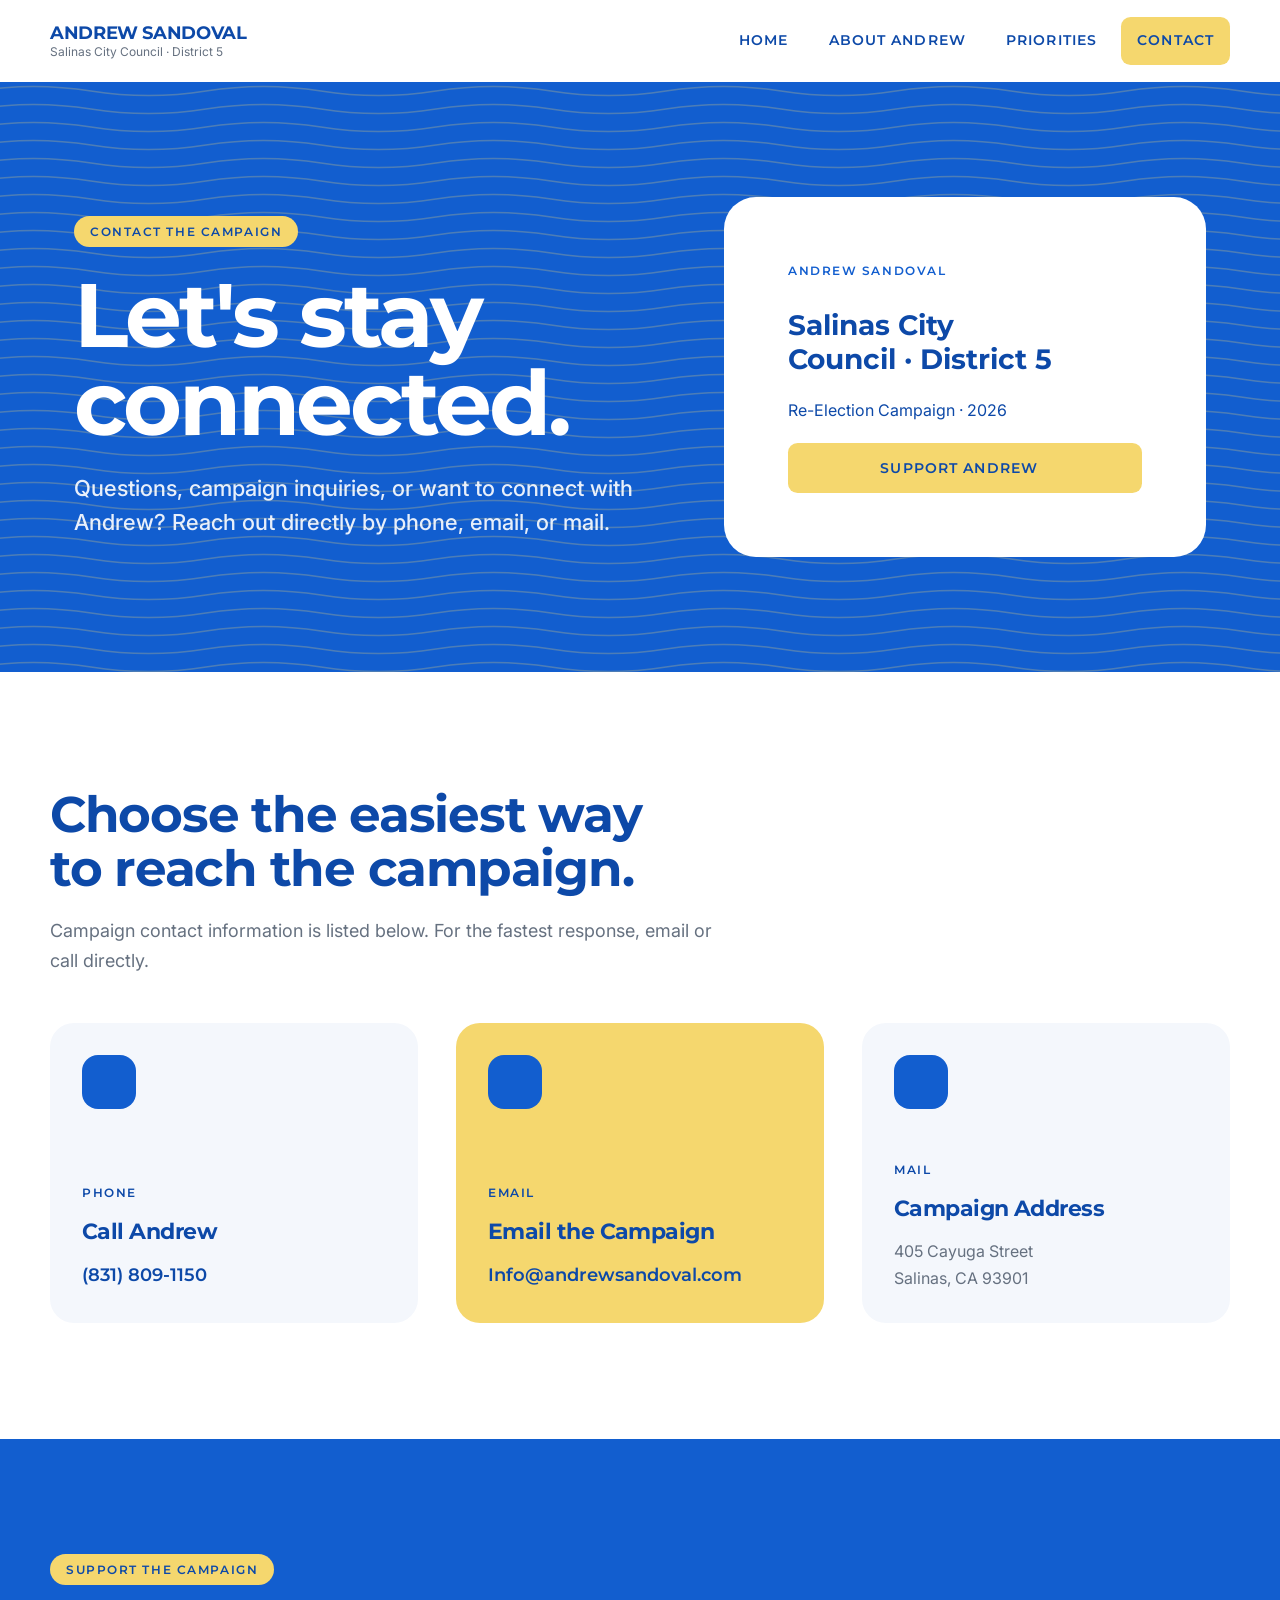
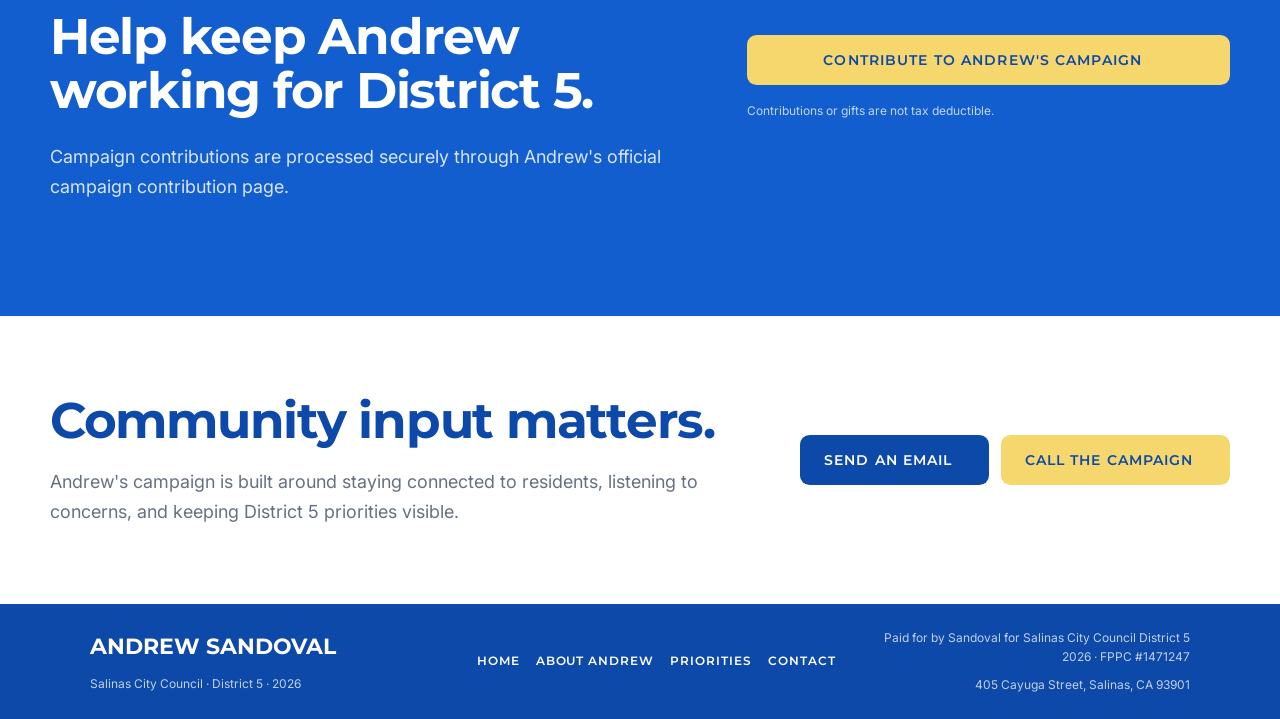
==== commit 7c364a81: "Update contact.html" ====
--- a/contact.html
+++ b/contact.html
@@ -174,10 +174,9 @@
       <div class="footer-legal">
         <p>Paid for by Sandoval for Salinas City Council District 5 2026 · FPPC #1471247</p>
         <p>405 Cayuga Street, Salinas, CA 93901</p>
-        <p><a href="https://www.flaticon.com/uicons" target="_blank" rel="noopener noreferrer">Icons by Flaticon</a></p>
       </div>
     </div>
   </footer>
 </body>
 
-</html>+</html>
